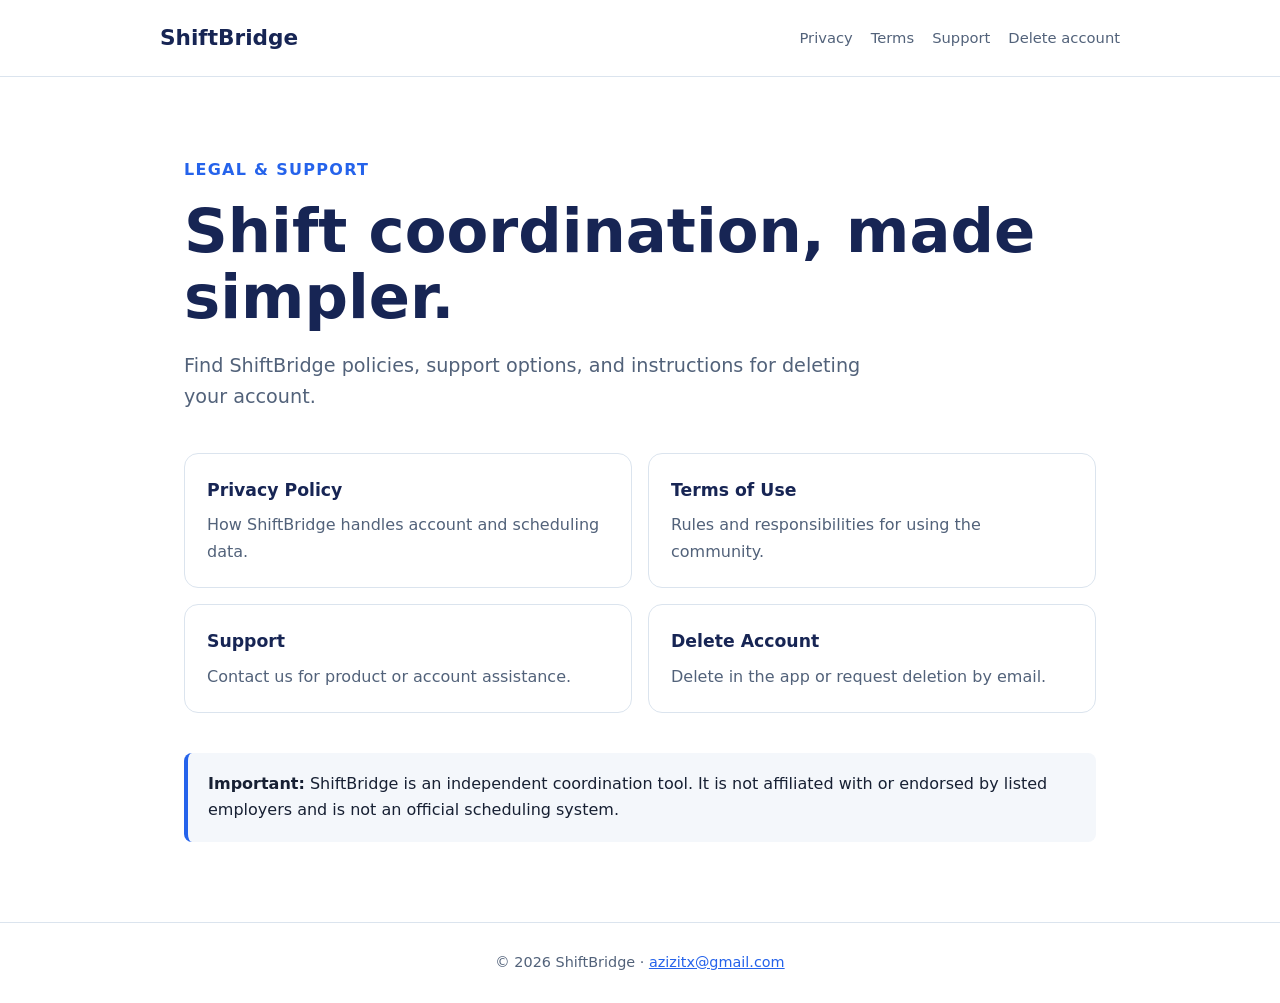
==== index.html @ 9af00dcf "Publish ShiftBridge legal and support pages" ====
<!doctype html>
<html lang="en">
  <head>
    <meta charset="utf-8" />
    <meta name="viewport" content="width=device-width, initial-scale=1" />
    <meta name="description" content="ShiftBridge legal, privacy, support, and account deletion information." />
    <title>ShiftBridge — Legal & Support</title>
    <link rel="stylesheet" href="styles.css" />
  </head>
  <body>
    <header>
      <a class="brand" href="./">ShiftBridge</a>
      <nav>
        <a href="privacy/">Privacy</a>
        <a href="terms/">Terms</a>
        <a href="support/">Support</a>
        <a href="delete-account/">Delete account</a>
      </nav>
    </header>
    <main class="hero">
      <p class="eyebrow">Legal &amp; Support</p>
      <h1>Shift coordination, made simpler.</h1>
      <p class="lead">Find ShiftBridge policies, support options, and instructions for deleting your account.</p>
      <div class="grid">
        <a class="card" href="privacy/"><strong>Privacy Policy</strong><span>How ShiftBridge handles account and scheduling data.</span></a>
        <a class="card" href="terms/"><strong>Terms of Use</strong><span>Rules and responsibilities for using the community.</span></a>
        <a class="card" href="support/"><strong>Support</strong><span>Contact us for product or account assistance.</span></a>
        <a class="card" href="delete-account/"><strong>Delete Account</strong><span>Delete in the app or request deletion by email.</span></a>
      </div>
      <aside><strong>Important:</strong> ShiftBridge is an independent coordination tool. It is not affiliated with or endorsed by listed employers and is not an official scheduling system.</aside>
    </main>
    <footer>© 2026 ShiftBridge · <a href="mailto:azizitx@gmail.com">azizitx@gmail.com</a></footer>
  </body>
</html>
---- styles.css ----
:root{color-scheme:light;--ink:#172554;--muted:#52627a;--line:#dbe4ee;--soft:#f4f7fb;--accent:#2563eb;--danger:#b91c1c}*{box-sizing:border-box}body{margin:0;background:#fff;color:#172033;font:16px/1.65 system-ui,-apple-system,BlinkMacSystemFont,"Segoe UI",sans-serif}header{display:flex;align-items:center;justify-content:space-between;gap:24px;padding:20px max(24px,calc((100% - 960px)/2));border-bottom:1px solid var(--line)}a{color:var(--accent)}.brand{color:var(--ink);font-size:1.35rem;font-weight:800;text-decoration:none}nav{display:flex;flex-wrap:wrap;gap:18px}nav a{color:var(--muted);font-size:.92rem;text-decoration:none}main{max-width:800px;margin:0 auto;padding:64px 24px 80px}.hero{max-width:960px}.eyebrow{color:var(--accent);font-weight:750;letter-spacing:.08em;text-transform:uppercase}h1{color:var(--ink);font-size:clamp(2rem,6vw,3.8rem);line-height:1.08;margin:.2em 0}h2{color:var(--ink);font-size:1.45rem;margin-top:2em}h3{color:var(--ink);margin-top:1.5em}.lead{color:var(--muted);font-size:1.2rem;max-width:680px}.grid{display:grid;grid-template-columns:repeat(2,minmax(0,1fr));gap:16px;margin:40px 0}.card{display:flex;flex-direction:column;gap:8px;padding:22px;border:1px solid var(--line);border-radius:14px;color:inherit;text-decoration:none}.card:hover{border-color:#93b4e8;box-shadow:0 8px 24px #17255412}.card strong{color:var(--ink);font-size:1.08rem}.card span,li,p{color:var(--muted)}aside{padding:18px 20px;background:var(--soft);border-left:4px solid var(--accent);border-radius:8px}footer{padding:28px 24px;border-top:1px solid var(--line);color:var(--muted);text-align:center;font-size:.9rem}.meta{color:var(--muted);font-size:.9rem}.button{display:inline-block;background:var(--ink);color:#fff;text-decoration:none;font-weight:700;padding:12px 18px;border-radius:10px}.danger{background:var(--danger)}@media(max-width:700px){header{align-items:flex-start;flex-direction:column}.grid{grid-template-columns:1fr}main{padding-top:42px}}
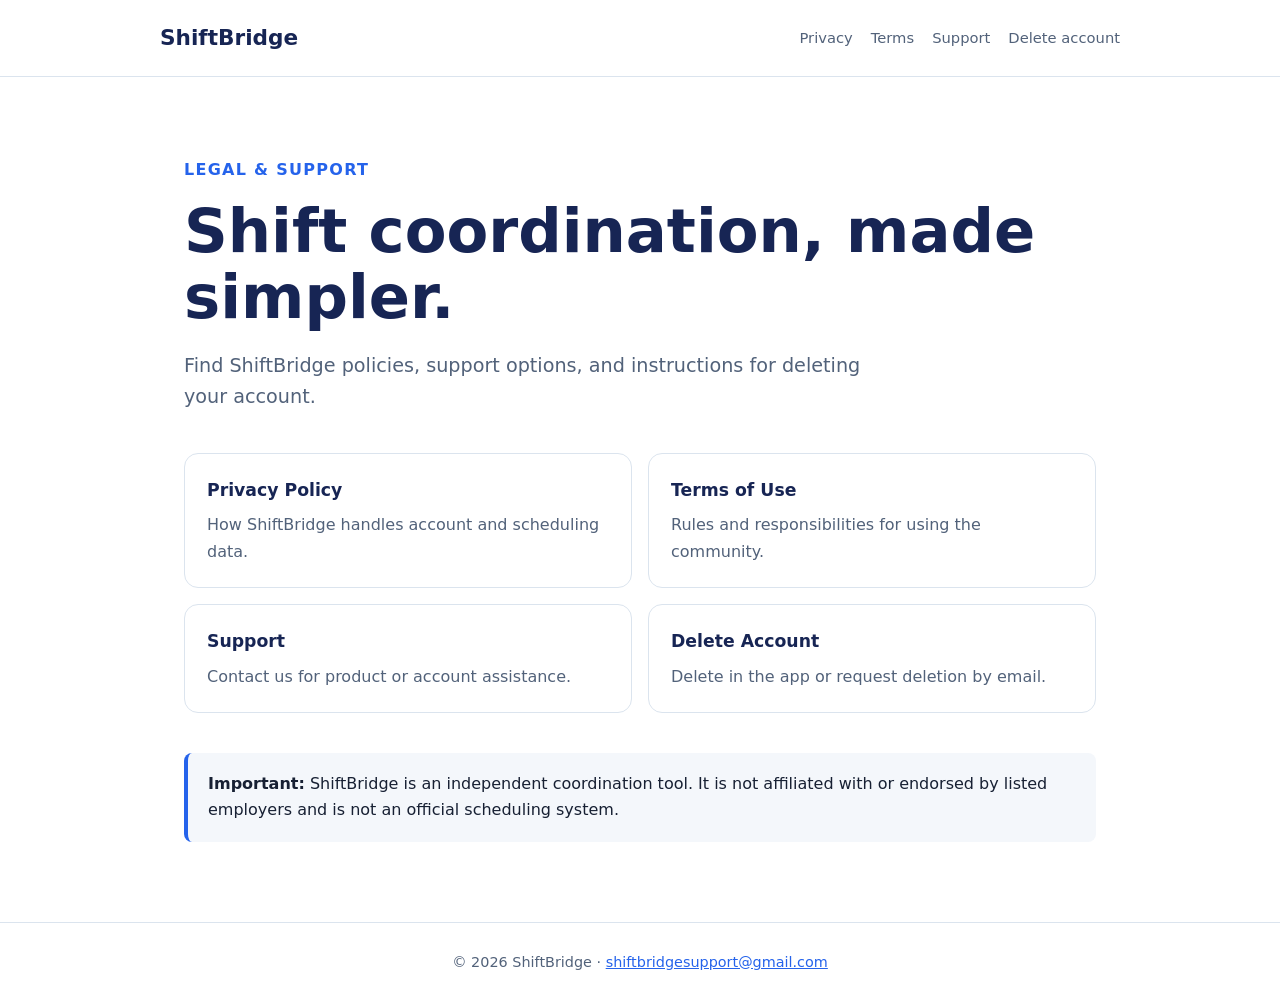
==== commit de295eeb: "Update legal and support policies for workforce release" ====
--- a/index.html
+++ b/index.html
@@ -29,6 +29,6 @@
       </div>
       <aside><strong>Important:</strong> ShiftBridge is an independent coordination tool. It is not affiliated with or endorsed by listed employers and is not an official scheduling system.</aside>
     </main>
-    <footer>© 2026 ShiftBridge · <a href="mailto:azizitx@gmail.com">azizitx@gmail.com</a></footer>
+    <footer>© 2026 ShiftBridge · <a href="mailto:shiftbridgesupport@gmail.com">shiftbridgesupport@gmail.com</a></footer>
   </body>
 </html>
